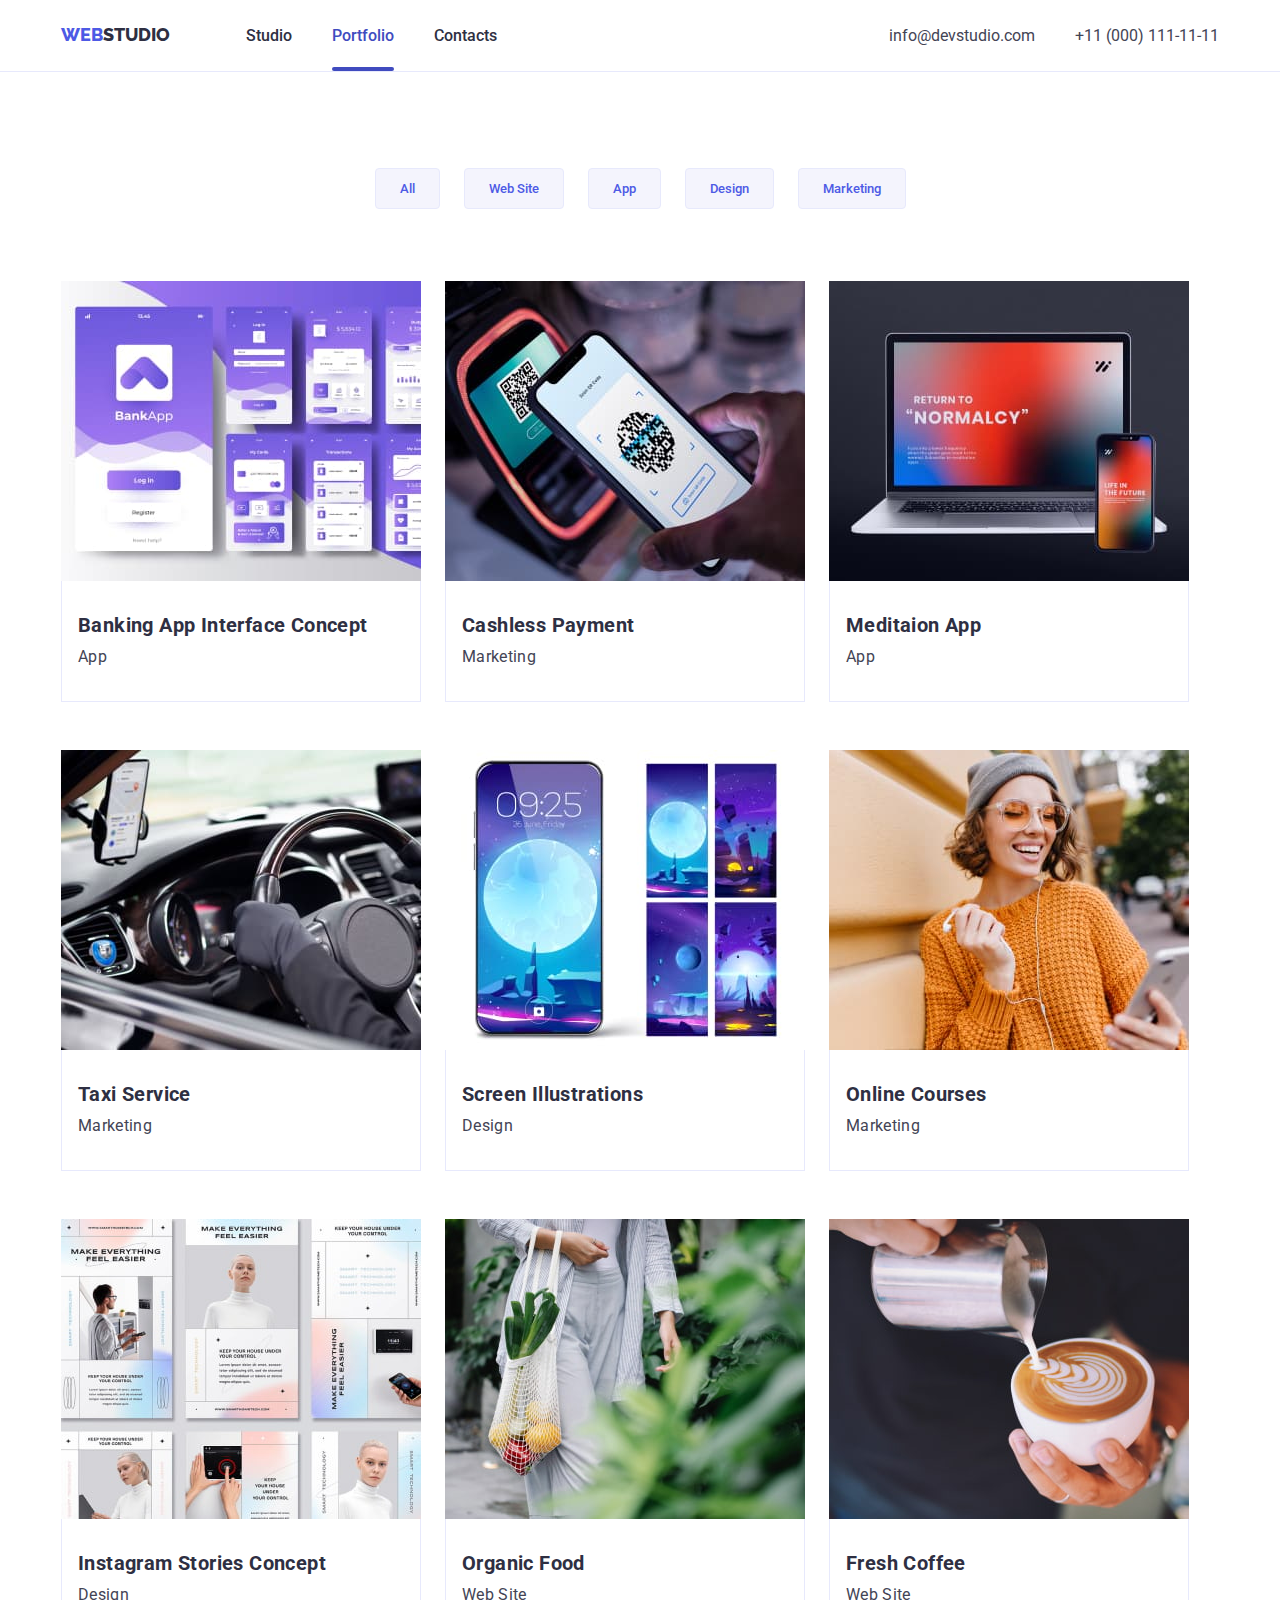
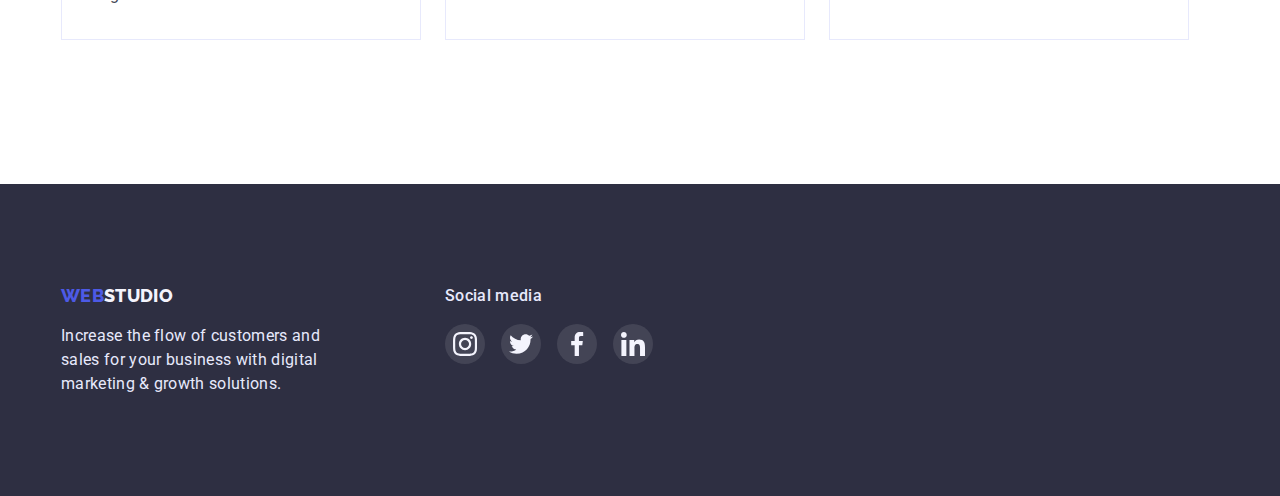
==== portfolio.html @ bbe880c8 "Initial commit" ====
<!DOCTYPE html>
<html lang="en">
<head>
    <meta charset="UTF-8">
    <meta http-equiv="X-UA-Compatible" content="IE=edge">
    <meta name="viewport" content="width=device-width, initial-scale=1.0">
    <link rel="stylesheet" href="./css/styles.css">
    <title>Portfolio</title>
    <link rel="preconnect" href="https://fonts.googleapis.com">
    <link rel="preconnect" href="https://fonts.gstatic.com" crossorigin>
    <link href="https://fonts.googleapis.com/css2?family=Raleway:wght@800&family=Roboto:wght@400;500;700;900&display=swap"
    rel="stylesheet">
    <link rel="stylesheet" href="node_modules/modern-normalize/modern-normalize.css">
</head>
<body>
    <header class="header">
        <div class="container">
        <nav class="nav-items">
            <!-- логотип -->
            <a href="./index.html" class="logo">Web<span class="header-logo">Studio</span></a>
           <!-- навігація -->
            <ul class="site-nav">
                <li><a href="./index.html" class="site-nav-btn">Studio</a></li>
                <li><a href="./portfolio.html" class="site-nav-btn current">Portfolio</a></li>
                <li><a href="" class="site-nav-btn">Contacts</a></li>
            </ul>
        </nav>
        <!-- адреса -->
        <address>
            <ul class="address">
                <li><a class="address-link" href="mailto:info@devstudio.com">info@devstudio.com</a></li>
                <li><a class="address-link" href="tel:+110001111111">+11 (000) 111-11-11</a></li>
            </ul>
        </address>
        </div>
    </header>
    <main>
        <!-- кнопки -->
        <section class="portfolio-section">
            <div class="container">
            
            <h1 hidden>Portfolio</h1>
            <ul class="filters">
                <li><button type="button" class="btn-all">All</button></li>
                <li><button type="button" class="btn-all">Web Site</button></li>
                <li><button type="button" class="btn-all">App</button></li>
                <li><button type="button" class="btn-all">Design</button></li>
                <li><button type="button" class="btn-all">Marketing</button></li>
            </ul>
            <div class="container-portfolio">
            <ul class="portfolio">
                <li class="portfolio-list">
                    <div class="portfolio-block">
                        <a class="portfolio-link" href="#">    
                        <img src="./images/portfolio/img1.jpg" alt="app interface design">
                        <div class="overlay">
                            <p class="overlay-text">
                                14 Stylish and User-Friendly App Design Concepts · Task Manager App · Calorie Tracker App · Exotic Fruit
                                Ecommerce App ·
                                Cloud Storage App
                            </p>
                        </div>
                        <div class="img-desc">
                        <h2>Banking App Interface Concept</h2>
                        <p class="portfolio-text">App</p>
                        </div>
                    </a>
                    </div>
                </li>
                <li class="portfolio-list">
                    <div class="portfolio-block">
                        <a class="portfolio-link" href="#">
                        <img src="./images/portfolio/img2.jpg" alt="phone screen">
                        <div class="overlay">
                            <p class="overlay-text">
                                14 Stylish and User-Friendly App Design Concepts · Task Manager App · Calorie Tracker App · Exotic Fruit
                                Ecommerce App ·
                                Cloud Storage App
                            </p>
                        </div>
                        <div class="img-desc">
                        <h2>Cashless Payment</h2>
                        <p class="portfolio-text">Marketing</p>
                        </div>
                    </a>
                </div>
                </li>
                <li class="portfolio-list">
                    <div class="portfolio-block">
                        <a class="portfolio-link" href="#">
                        <img src="./images/portfolio/img3.jpg" alt="laptop">
                        <div class="overlay">
                            <p class="overlay-text">
                                14 Stylish and User-Friendly App Design Concepts · Task Manager App · Calorie Tracker App · Exotic Fruit
                                Ecommerce App ·
                                Cloud Storage App
                            </p>
                        </div>
                        <div class="img-desc">
                        <h2>Meditaion App</h2>
                        <p class="portfolio-text">App</p>
                        </div>
                    </a>
                </div>
                </li>
                <li class="portfolio-list">
                    <div class="portfolio-block">
                        <a class="portfolio-link" href="#">
                        <img src="./images/portfolio/img4.jpg" alt="car interior">
                        <div class="overlay">
                            <p class="overlay-text">
                                14 Stylish and User-Friendly App Design Concepts · Task Manager App · Calorie Tracker App · Exotic Fruit
                                Ecommerce App ·
                                Cloud Storage App
                            </p>
                        </div>
                        <div class="img-desc">
                        <h2>Taxi Service</h2>
                        <p class="portfolio-text">Marketing</p>
                        </div>
                    </a></div>
                </li>
                <li class="portfolio-list">
                    <div class="portfolio-block">
                        <a class="portfolio-link" href="#">
                        <img src="./images/portfolio/img5.jpg" alt="phone background">
                        <div class="overlay">
                            <p class="overlay-text">
                                14 Stylish and User-Friendly App Design Concepts · Task Manager App · Calorie Tracker App · Exotic Fruit
                                Ecommerce App ·
                                Cloud Storage App
                            </p>
                        </div>
                        <div class="img-desc">
                        <h2>Screen Illustrations</h2>
                        <p class="portfolio-text">Design</p>
                        </div>
                    </a></div>
                </li>
                <li class="portfolio-list">
                    <div class="portfolio-block">
                        <a class="portfolio-link" href="#">
                        <img src="./images/portfolio/img6.jpg" alt="girl with headphones">
                        <div class="overlay">
                            <p class="overlay-text">
                                14 Stylish and User-Friendly App Design Concepts · Task Manager App · Calorie Tracker App · Exotic Fruit
                                Ecommerce App ·
                                Cloud Storage App
                            </p>
                        </div>
                        <div class="img-desc">
                        <h2>Online Courses</h2>
                        <p class="portfolio-text">Marketing</p>
                        </div>
                    </a></div>
                </li>
                <li class="portfolio-list">
                    <div class="portfolio-block">
                        <a class="portfolio-link" href="#">
                        <img src="./images/portfolio/img7.jpg" alt="screen design">
                        <div class="overlay">
                            <p class="overlay-text">
                                14 Stylish and User-Friendly App Design Concepts · Task Manager App · Calorie Tracker App · Exotic Fruit
                                Ecommerce App ·
                                Cloud Storage App
                            </p>
                        </div>
                        <div class="img-desc">
                        <h2>Instagram Stories Concept</h2>
                        <p class="portfolio-text">Design</p>
                        </div>
                    </a></div>
                </li>
                <li class="portfolio-list">
                    <div class="portfolio-block">
                        <a class="portfolio-link" href="#">
                        <img src="./images/portfolio/img8.jpg" alt="girl with bag">
                        <div class="overlay">
                            <p class="overlay-text">
                                14 Stylish and User-Friendly App Design Concepts · Task Manager App · Calorie Tracker App · Exotic Fruit
                                Ecommerce App ·
                                Cloud Storage App
                            </p>
                        </div>
                        <div class="img-desc">
                        <h2>Organic Food</h2>
                        <p class="portfolio-text">Web Site</p>
                        </div>
                    </a></div>
                </li>
                <li class="portfolio-list">
                    <div class="portfolio-block">
                        <a class="portfolio-link" href="#">
                        <img src="./images/portfolio/img9.jpg" alt="coffee cup">
                        <div class="overlay">
                            <p class="overlay-text">
                                14 Stylish and User-Friendly App Design Concepts · Task Manager App · Calorie Tracker App · Exotic Fruit
                                Ecommerce App ·
                                Cloud Storage App
                            </p>
                        </div>
                        <div class="img-desc">
                        <h2>Fresh Coffee</h2>
                        <p class="portfolio-text">Web Site</p>
                        </div>
                    </a></div>
                </li>
            </ul>
            </div>
            </div>
        </section>
    </main>
    <footer class="footer">
        <div class="container footer-block">
            <div class="footer-logo-info">
                <a href="./index.html" class="logo">Web<span class="footer-logo">Studio</span></a>
                <p class="footer-text">Increase the flow of customers and sales for your business with digital marketing &
                    growth solutions.</p>
            </div>
            <div class="social-media">
                <p class="footer-sm">Social media</p>
                <ul class="social-list">
                    <li class="social-items">
                        <a class="social-link" href="">
                            <svg class="social-icons">
                                <use href="./images/icons.svg#icon-instagram"></use>
                            </svg>
                        </a>
                    </li>
                    <li class="social-items">
                        <a class="social-link" href="">
                            <svg class="social-icons">
                                <use href="./images/icons.svg#icon-twitter"></use>
                            </svg>
                        </a>
                    </li>
                    <li class="social-items">
                        <a class="social-link" href="">
                            <svg class="social-icons">
                                <use href="./images/icons.svg#icon-facebook"></use>
                            </svg>
                        </a>
                    </li>
                    <li class="social-items">
                        <a class="social-link" href="">
                            <svg class="social-icons">
                                <use href="./images/icons.svg#icon-linkedin"></use>
                            </svg>
                        </a>
                    </li>
                </ul>
            </div>
        </div>
    </footer>
</body>
</html>
---- css/styles.css ----
:root {
    --clr-main: #434455;
    --clr-dmain: #2E2F42;
    --clr-btn-hvr: #FFFFFF;
    --clr-btn: #4D5AE5;
    --clr-link: #404BBF;
}
h1,
h2,
h3, 
p
 {
    margin: 0;
}
html {
    scroll-behavior: smooth;
}
body {
    font-family: "Roboto";
    color: var(--clr-main);
    margin: 0;
}
ul {
    list-style: none;
    margin: 0;
    padding: 0;
}
img {
    display: block;
}
h2 {
    font-size: 36px;
    line-height: 1.11;
    color: var(--clr-dmain); 
}
.container {
    width: 100%;
    max-width: 1158px;
    padding: 0 15px;
    margin: 0 auto;
}
.header {
    background: #fff;
    border-bottom: 1px solid #E7E9FC;
    padding: 23px 15px;
    display: flex;
    align-items: baseline;
}
.nav-items {
    display: flex;
    flex-direction: row;
    align-items: baseline;
    flex-grow: 1;
}
.header>.container{
    display: flex;
    align-items: baseline;
}
.features {
    padding-top: 120px;
}
.features-title {
    margin-bottom: 8px;
}
.about-us {
    padding: 120px 0;
}
.works-title {
    text-align: center;
    margin-top: 0;
    margin-bottom: 72px;
}
.ourworks {
    display: flex;
    gap: 24px;
    padding: 0;
}
.address {
    margin: 0;
}
/*логотип хедера*/
.logo {
    font-family: 'Raleway';
    font-style: normal;
    font-weight: 800;
    font-size: 18px;
    line-height: 1.33;
    text-transform: uppercase;
    color: var(--clr-btn);
    text-decoration: none;
}
.header-logo {
    color: var(--clr-dmain);
    text-decoration: none;
    margin-right: 76px;
}
/* index hero */
.hero {
    background-image: linear-gradient(rgba(46, 47, 66, 0.7), rgba(46, 47, 66, 0.7) ), url(../images/hero-bg.jpg);
    background-position: center;
    background-size: 1440px, auto;
    background-repeat: no-repeat;
    margin: 0 auto;
    /* background-attachment: fixed; */
    max-width: 1440px;
    width: 100%;
    background-color: var(--clr-dmain);
    align-items: center;
    padding: 188px 0;
}
.hero h1{
    font-size: 56px;
    line-height: 60px;
    width: 494px;
    color: var(--clr-btn-hvr);
    margin: 0 auto;
    text-align: center;
}
.order-btn:hover,
.order-btn:focus {
    background-color: var(--clr-link);
}
.order-btn {
    font-family: "Roboto";
    color: var(--clr-btn-hvr);
    background-color: var(--clr-btn);
    width: 169px;
    height: 56px;
    box-shadow: 0px 4px 4px rgba(0, 0, 0, 0.15);
    border-radius: 4px;
    font-weight: 500;
    font-size: 16px;
    line-height: 1.5;
    border: none;
    cursor: pointer;
    display: block;
    margin: 0 auto;
    margin-top: 48px;
    transition-property: background-color;
    transition-duration: 250ms;
    transition-timing-function: cubic-bezier(0.4, 0, 0.2, 1);
}
.features-list {
    display: flex;
    gap: 24px;
    padding: 0;
}
.features-items {
    width: 264px;
    height: 112px;
    display: flex;
    align-items: center;
    justify-content: center;
    background-color: #F4F4FD;
    border-radius: 4px;
    margin-bottom: 8px;
}
.features-icons {
    width: 60px;
    height: 64px;
    background-color: #F4F4FD;
    fill: #2E2F42;
}
.features-list h3 {
    font-size: 20px;
    line-height: 1.2;
    color: #2E2F42;
}
.features-list p {
    font-size: 16px;
    line-height: 1.5;
    color: var(--clr-main);
}
.employee {
    background-color: #F4F4FD;
    display: flex;
    flex-direction: row;
    padding: 120px 0;
}
.empl-social-list {
    display: flex;
    justify-content: center;
    gap: 24px;
    margin-top: 8px;
}
/* .empl-social-item {
    display: flex;
    
   
} */
.empl-social-link {
    display: flex;
    width: 40px;
    height: 40px;
    border-radius: 50%;
    background-color: #4D5AE5;
    align-items: center;
    justify-content: center;
    transition-property: background-color;
    transition-duration: 250ms;
    transition-timing-function: cubic-bezier(0.4, 0, 0.2, 1);
}
.empl-social-link:hover,
.empl-social-link:focus {
    background-color: #404BBF;
}
.empl-social-icon {
    width: 16px;
    height: 16px;
    fill: #FFFFFF;
}

.employee p {
    font-size: 16px;
    line-height: 1.5;
    color: var(--clr-main);
}
.employee-list {
    display: flex;
    text-align: center;
    gap: 24px;
    margin: 0;
    padding: 0;
    background-color: #F4F4FD;
}
.empl-item {
    background-color: var(--clr-btn-hvr);
    box-shadow: 0px 1px 6px rgba(46, 47, 66, 0.08), 0px 1px 1px rgba(46, 47, 66, 0.16), 0px 2px 1px rgba(46, 47, 66, 0.08);
    border-radius: 0px 0px 4px 4px;
}
.empl-desc {
    padding: 32px 0;
}
.empl-title {
    padding-bottom: 8px;
    font-size: 20px;
    line-height: 1.2;
    color: var(--clr-dmain);
    font-weight: 500;
}
.site-nav {
    font-style: unset;
    font-size: 16px;
    line-height: 1.5;
    font-weight: 500;
    display: flex;
    gap: 40px;
}
.site-nav-btn {
    text-decoration: none;
    color: var(--clr-dmain);
    padding: 26px 0;
    transition-property: color;
    transition-duration: 250ms;
    transition-timing-function: cubic-bezier(0.4, 0, 0.2, 1);
}
.site-nav-btn:hover,
.site-nav-btn:focus {
    color: var(--clr-link);

}
.current::after  {
    position: absolute;
    left: 0;
    bottom: 0;
    content: "";
    width: 100%;
    height: 4px;
    background-color: var(--clr-link);
    border-radius: 2px;
}
/* перевірити правильність у ментора */
.current {
    position: relative;
    color: var(--clr-link);
}

.address {
    display: flex;
    align-items: flex-end;
    gap: 40px;
}
.address-link {
    color: var(--clr-main);
    text-decoration: none;
    font-style: normal;
    font-size: 16px;
    line-height: 1.5;
    transition-property: color;
    transition-duration: 250ms;
    transition-timing-function: cubic-bezier(0.4, 0, 0.2, 1);
}
.address-link:hover,
.address-link:focus {
    color: var(--clr-link);
}
.portfolio-section {
    padding: 96px 0 120px 0;
}
.filters {
    font-size: 16px;
    line-height: 1.5;
    display: flex;
    justify-content: center;
    gap: 24px;
    margin-top: 0;
    margin-bottom: 72px;
    padding: 0;
}
.btn-all:hover,
.btn-all:focus {
    background-color: var(--clr-link);
    color: var(--clr-btn-hvr);
    border: 1px solid #E7E9FC;
    border-radius: 4px;
    border-color: var(--clr-link);
    box-shadow: 0px 3px 1px rgba(0, 0, 0, 0.1), 0px 2px 1px rgba(0, 0, 0, 0.08), 0px 2px 2px rgba(0, 0, 0, 0.12);
}
.btn-all {
    font-family: "Roboto";
    font-weight: 500;
    background-color: #F4F4FD;
    color: var(--clr-btn);
    border: 1px solid #E7E9FC;
    border-radius: 4px;
    cursor: pointer;
    padding: 12px 24px;
    transition-property: box-shadow, background-color, border, color;
    transition-duration: 250ms;
    transition-timing-function: cubic-bezier(0.4, 0, 0.2, 1);
}
.container-portfolio {
    display: flex;
}
.portfolio {
    display: flex;
    z-index: 2;
    flex-wrap: wrap;
    gap: 24px;
    /* flex-basis: calc((100%-48)/3); */
    padding: 0;
    margin: 0;
}
.portfolio a {
    text-decoration: none;
}
.portfolio img {
    width: 360px;
    display: flex;
}
.portfolio h2 {
    font-size: 20px;
    line-height: 1.2;
    color: var(--clr-dmain);
    letter-spacing: 0.02em;
}
.portfolio-text {
    color: var(--clr-main);
    font-style: normal;
    font-size: 16px;
    line-height: 1.5;
    letter-spacing: 0.02em;
}
.img-desc {
    position: relative;
    z-index: 1;
    max-width: 360px;
    border: 1px solid #E7E9FC;
    background-color: #FFFFFF;
    border-top: 0;
    padding: 32px 16px;
}
 .overlay {
    position: absolute;
    top: 0;
    left: 0;
    max-width: 100%;
    height: 100%;
    background-color: var(--clr-btn);
    overflow: auto;
    transform: translateY(100%);
    transition-property: transform;
    transition-duration: 250ms;
    transition-timing-function: cubic-bezier(0.4, 0, 0.2, 1);
}
.overlay-text {
    color: #F4F4FD;
    padding: 40px 32px;
} 
.portfolio-link {
    width: 100%;
    height: 100%;
    overflow: hidden;
}
.portfolio-link:hover .overlay {
    transform: translateY(0);
}
.portfolio-link:focus .overlay {
    transform: translateY(0);
}
.img-desc h2 {
    padding-bottom: 8px;
}
.portfolio-list {
    position: relative;
    overflow: hidden;
    display: flex;
    width: 360px;
    margin-bottom: 24px;
}
.portfolio-list:hover,
.portfolio-list:focus {
    box-shadow: 0px 1px 6px rgba(46, 47, 66, 0.08), 0px 1px 1px rgba(46, 47, 66, 0.16), 0px 2px 1px rgba(46, 47, 66, 0.08);
}

/* customers */
.customer {
    text-align: center;
    padding-top: 130px;
    padding-bottom: 120px;
}
/* .customer-title {

} */
.customer-list {
    display: flex;
    gap: 24px;
    justify-content: center;
    margin-top: 72px;
}
.customer-link {
    display: flex;
    align-items: center;
    justify-content: center;
    width: 168px;
    height: 88px;
    border: 1px solid #8E8F99;
    border-radius: 4px;
    fill: #AFB1B8;
    transition-property: border, fill;
    transition-duration: 250ms;
    transition-timing-function: cubic-bezier(0.4, 0, 0.2, 1);
}
.customer-link:hover,
.customer-link:focus {
    border-color: #404BBF;
    fill: #404BBF;;
}
.customer-icon {
    width: 104px;
    height: 56px;
   ;
}
/* .customer-icon:hover,
.customer-icon:focus {
    fill: #404BBF;
} */


.footer {
    background-color: var(--clr-dmain);
    color: #E7E9FC;
    font-size: 16px;
    line-height: 1.5;
    letter-spacing: 0.02em;
    padding: 100px 0;
}
.footer-logo {
    color: #F4F4FD;
}
.footer-text {
    padding-top: 16px;
    display: flex;
    width: 264px;
}

.social-list {
    display: flex;
    gap: 16px;
}
.social-link {
    width: 40px;
    height: 40px;
    background-color: rgba(255, 255, 255, 0.1);
    border-radius: 50%;
    display: flex;
    align-items: center;
    justify-content: center;
        transition-property: background-color;
            transition-duration: 250ms;
            transition-timing-function: cubic-bezier(0.4, 0, 0.2, 1);
}
.social-link:hover,
.social-link:focus {
    background-color: #31D0AA
}
.social-icons {
    width: 24px;
    height: 24px;
    fill: #F4F4FD;
}
.footer-block {
    display: flex;
}
.footer-logo-info {
    display: flex;
    flex-direction: column;
    margin-right: 120px;
}
.footer-sm {
    display: flex;
    margin-bottom: 16px;
    font-family: 'Roboto';
    font-weight: 500;
    font-size: 16px;
    line-height: 1.5;
}
.social-media {
    display: flex;
    flex-direction: column;
}

/* modal window */

.backdrop {
    width: 100%;
    height: 100%;
    display: flex;
    justify-content: center;
    align-items: center;
    position: fixed;
    top: 0;
    left: 0;
    background-color: rgba(46, 47, 66, 0.4);
    transition-property: opacity, visibility;
    transition-duration: 500ms;
}
.backdrop.is-hidden {
    opacity: 0;
    visibility: hidden;
    pointer-events: none;
}
.modal {
    position: relative;
    width: 100%;
    height: 100%;
    max-width: 408px;
    max-height: 576px;
    background: #FCFCFC;
    box-shadow: 0px 1px 1px rgba(0, 0, 0, 0.14), 0px 1px 3px rgba(0, 0, 0, 0.12), 0px 2px 1px rgba(0, 0, 0, 0.2);
    border-radius: 4px;
    overflow: auto;
    transition: transform 500ms;
}
.backdrop.is-hidden .modal {
    transform: scale(0);
}
.modal-close-ico {
    width: 8px;
    height: 8px;
}
.modal-close {
    position: absolute;
    top: 24px;
    right: 24px;
    width: 24px;
    height: 24px;
    border-radius: 50%;
    background-color: #E7E9FC;
    fill: #000000;
    border: 1px solid rgba(0, 0, 0, 0.1);
}
.modal-close:hover, 
.modal-close:focus
 {
    fill: #FFFFFF;
    background-color: #404BBF;
}
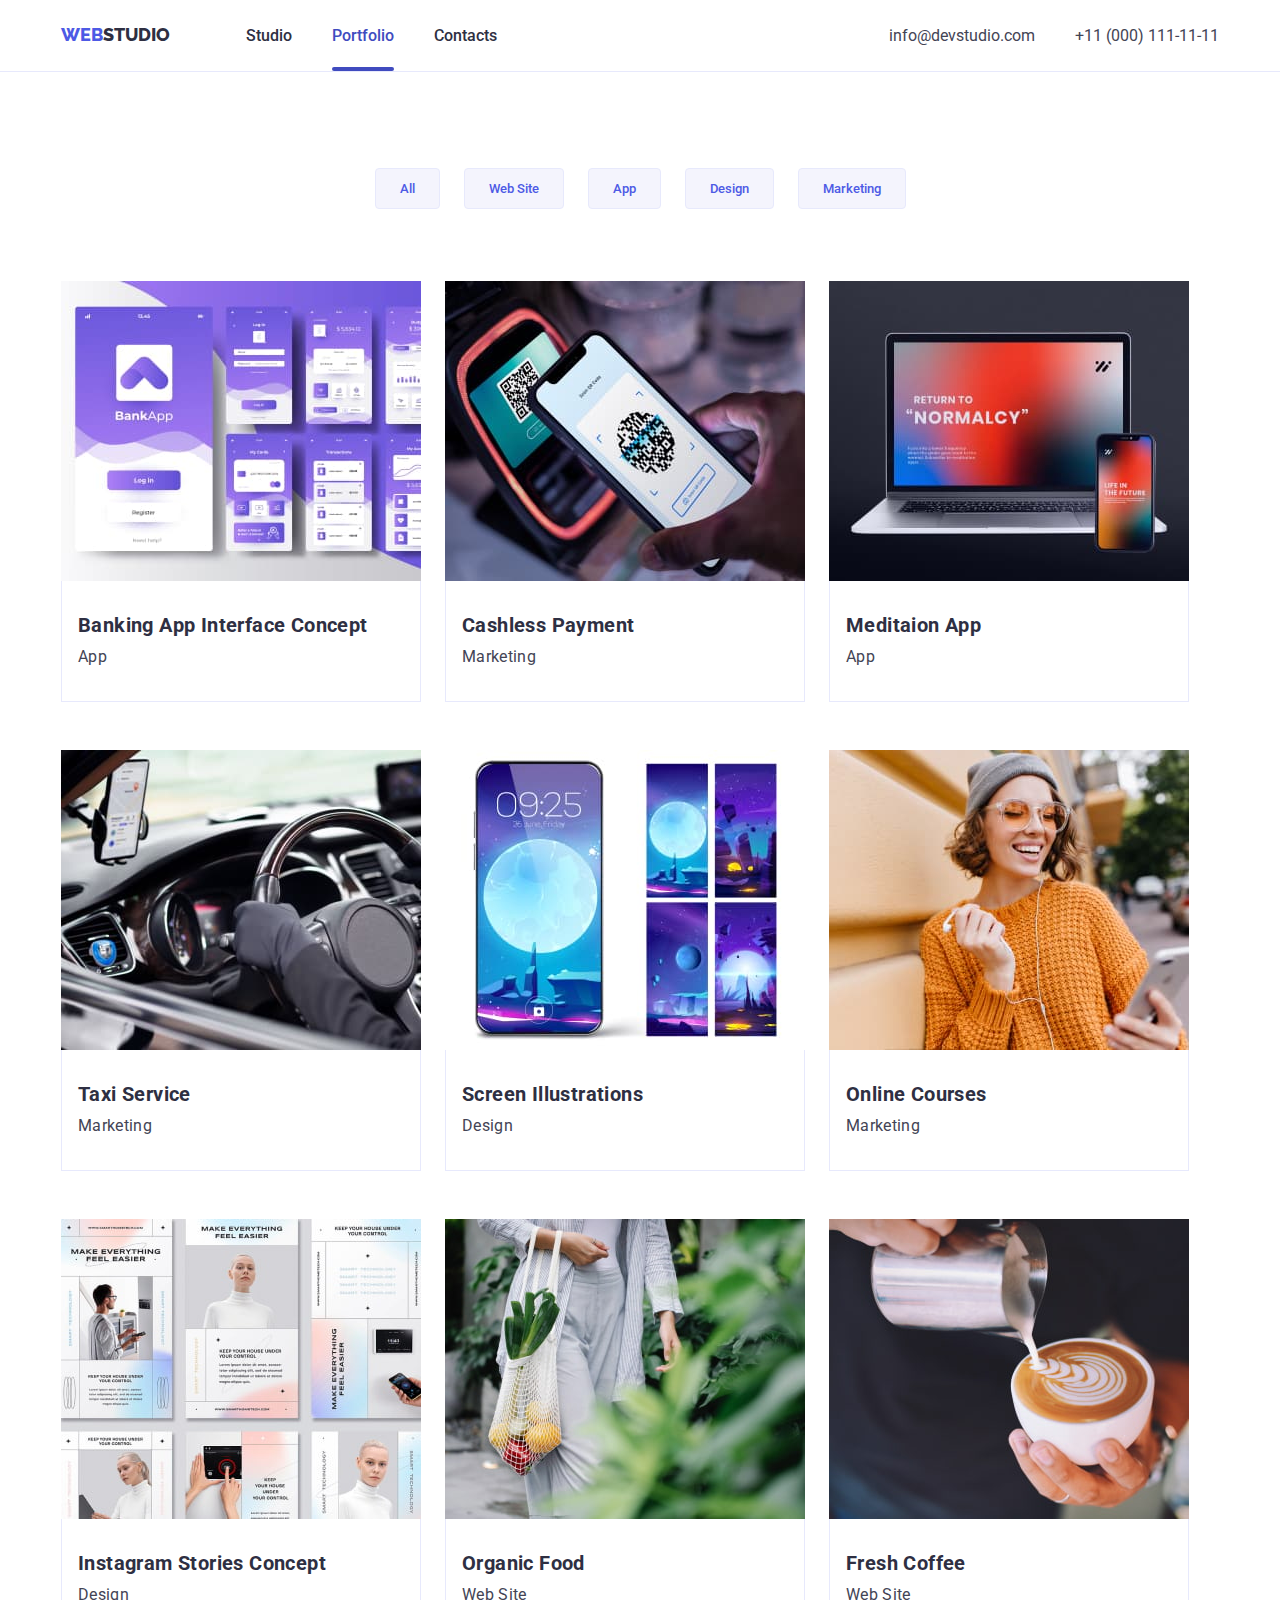
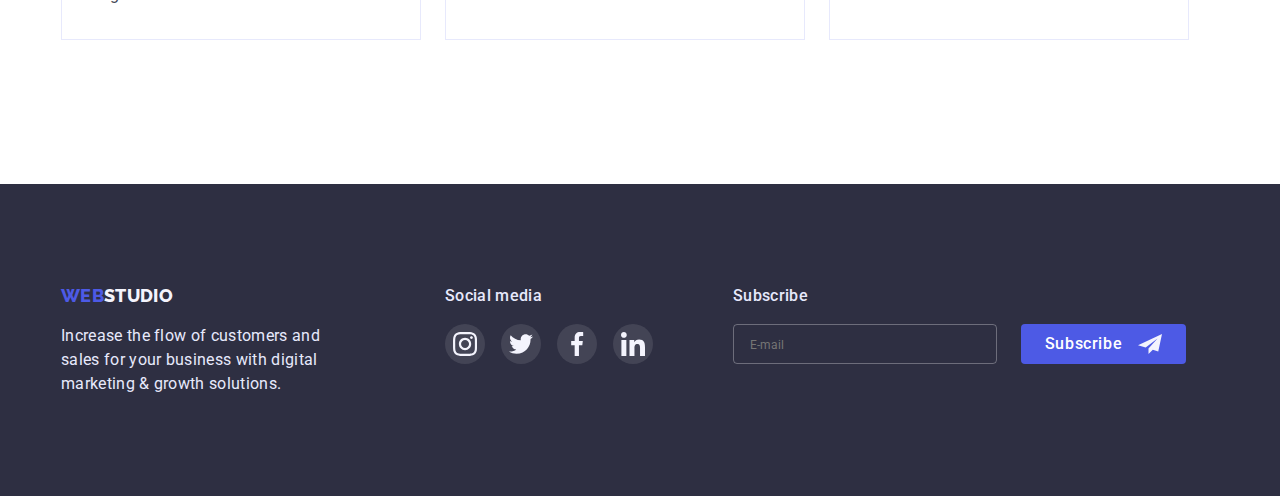
==== commit 1f47862b: "forms" ====
--- a/portfolio.html
+++ b/portfolio.html
@@ -250,6 +250,22 @@
                     </li>
                 </ul>
             </div>
+                    <div class="subscribe">
+                        <p class="footer-sm">Subscribe</p>
+                        <form action="">
+                            <label class="subscribe-form" for="">
+                                <input type="text" placeholder="E-mail" class="subscribe-input">
+                                <button type="submit" class="subscribe-btn">Subscribe
+                                    <svg class="subscribe-icon">
+                                        <use href="./images/icons.svg#icon-message">
+                    
+                                        </use>
+                                    </svg>
+                                </button>
+                            </label>
+                        </form>
+                    </div>
+
         </div>
     </footer>
 </body>
--- a/css/styles.css
+++ b/css/styles.css
@@ -77,6 +77,20 @@
 }
 .address {
     margin: 0;
+}
+
+.visually-hidden {
+    position: absolute;
+    width: 1px;
+    height: 1px;
+    margin: -1px;
+    border: 0;
+    padding: 0;
+
+    white-space: nowrap;
+    clip-path: inset(100%);
+    clip: rect(0 0 0 0);
+    overflow: hidden;
 }
 /*логотип хедера*/
 .logo {
@@ -486,9 +500,9 @@
     display: flex;
     align-items: center;
     justify-content: center;
-        transition-property: background-color;
-            transition-duration: 250ms;
-            transition-timing-function: cubic-bezier(0.4, 0, 0.2, 1);
+    transition-property: background-color;
+    transition-duration: 250ms;
+    transition-timing-function: cubic-bezier(0.4, 0, 0.2, 1);
 }
 .social-link:hover,
 .social-link:focus {
@@ -518,6 +532,61 @@
 .social-media {
     display: flex;
     flex-direction: column;
+}
+
+.subscribe {
+    margin-left: 80px;
+}
+
+.subscribe-form {
+    display: flex;
+    flex-direction: row;
+    align-items: center;
+    gap: 24px;
+}
+.subscribe-input {
+    /* display: flex; */
+    padding: 0;
+    width: 246px;
+    height: 38px;
+    border: 1px solid rgba(255, 255, 255, 0.3);
+    border-radius: 4px;
+    background: none;
+    outline: none;
+    padding-left: 16px;
+}
+.subscribe-input::placeholder {
+    /* padding-left: 16px; */
+    font-family: 'Roboto';
+    font-weight: 400;
+    font-size: 12px;
+    line-height: 1.5;
+}
+.subscribe-btn {
+    display: flex;
+    align-items: center;
+    justify-content: center;
+    fill: #F4F4FD;
+    font-family: 'Roboto';
+    font-size: 16px;
+    font-weight: 500;
+    line-height: 1.5;
+    letter-spacing: 0.04em;
+    color: #fff;
+    background-color: #4D5AE5;
+    width: 165px;
+    height: 40px;
+    border-radius: 4px;
+    border: none;
+}
+.subscribe-btn:hover,
+.subscribe-btn:focus {
+    background-color: var(--clr-link);
+}
+.subscribe-icon {
+    width: 24px;
+    height: 24px;
+    margin-left: 16px;
 }
 
 /* modal window */
@@ -575,4 +644,144 @@
  {
     fill: #FFFFFF;
     background-color: #404BBF;
-}+}
+.modal {
+    text-align: center;
+}
+.modal-title {
+    font-size: 16px;
+    line-height: 1.5;
+    color: #2E2F42;
+    padding-top: 72px;
+    padding-bottom: 16px;
+}
+.contact-form {
+    width: 100%;
+    max-width: 358px;
+    padding: 0 24px;
+    font-size: 12px;
+    text-align: left;
+    line-height: 1.17;
+    letter-spacing: 0.01em;
+    color: #8E8F99;
+}
+.contact-form-input {
+    width: 100%;
+    max-width: 320px;
+    height: 38px;
+    border: 1px solid rgba(33, 33, 33, 0.2);
+    border-radius: 4px;
+    margin-bottom: 8px;
+    padding: 0px; 
+    padding-left: 38px;
+    outline-color: #4D5AE5;
+    margin-top: 8px;
+}
+/* .contact-form-input:focus {
+    fill: currentColor;
+} */
+/* .form-label {
+    position: relative;  
+} */
+.form {
+    position: relative;
+    fill: #2E2F42;
+}
+.form:focus-within {
+    fill: #4D5AE5;
+}
+.form-label {
+    letter-spacing: 0.04em;
+}
+/* .checkbox-text {
+    display: flex;
+    align-items: center;
+    margin-top: 8px;
+    margin: 0;
+} */
+/* .checkbox {
+    visibility: hidden;
+    opacity: 0;
+    margin: 0;
+    margin-right: 8px;
+    width: 16px;
+    height: 16px;
+} */
+.form-label a {
+    color: #4D5AE5;
+    letter-spacing: 0.04em;
+}
+.submit {
+    text-align: center;
+}
+.submit-btn {
+    width: 169px;
+    height: 56px;
+    background-color: #4D5AE5;
+    border-radius: 4px;
+    color: #fff;
+    cursor: pointer;
+    border: none;
+    font-size: 16px;
+    line-height: 1.5;
+    margin-top: 24px;
+}
+.submit-btn:hover,
+.submit-btn:focus {
+    background: #404BBF;
+    box-shadow: 0px 4px 4px rgba(0, 0, 0, 0.15);
+}
+.contact-form-message {
+    width: 100%;
+    max-width: 326px;
+    height: 100px;
+    resize: none;
+    border: 1px solid rgba(33, 33, 33, 0.2);
+    border-radius: 4px;
+    color: rgba(117, 117, 117, 0.5);
+    margin: 8px 0;
+    padding: 8px 16px;
+    font-family: "Roboto";
+    font-size: 12px;
+    line-height: 1.17;
+    letter-spacing: 0.04em;
+    outline-color: #4D5AE5;
+
+}
+.contact-form-message::placeholder {
+    font-family: "Roboto";
+    /* padding: 8px; */
+    font-size: 12px;
+    line-height: 1.17;
+    letter-spacing: 0.04em;
+    margin-top: 12px;
+    
+}
+.form-icons {
+    width: 12px ;
+    height: 12px;
+    position: absolute;
+    top: 22px;
+    left: 19px;
+}
+.checkbox-text::before {
+    display: flex;
+    width: 16px;
+    height: 16px;
+    border: 1.25px solid #2E2F42;
+    cursor: pointer;
+    border-radius: 2px;
+    content: '';
+    /* background-color: #4D5AE5; */
+    /* background-image: url(../images/check.svg), linear-gradient(rgba(46, 47, 66, 0.7), rgba(46, 47, 66, 0.7));
+    background-repeat: no-repeat;
+    background-size: 10px 8px;
+    background-position: center;
+     */
+}
+.form-checkbox:checked {
+    background-color: #4D5AE5;
+    background-image: url(../images/check.svg);
+}
+
+visually-hidden